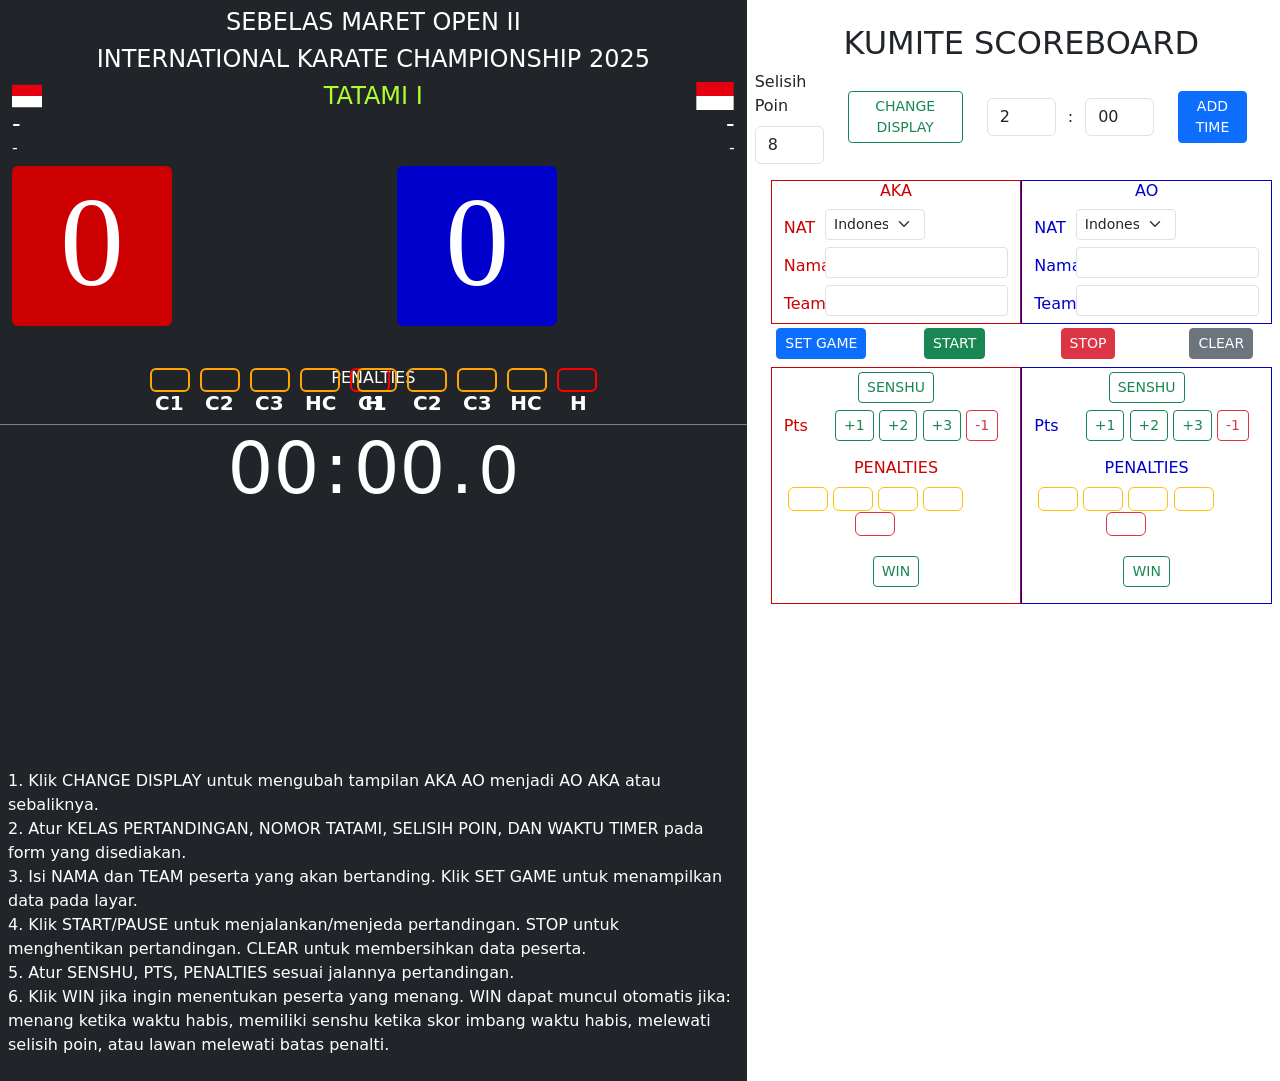
==== Kumite Scoreboard.html @ cc81b09d "initial commit" ====
<!DOCTYPE html>
<html lang="en">
<head>
    <meta charset="UTF-8">
    <meta name="viewport" content="width=device-width, initial-scale=1.0">
    <link rel="stylesheet" href="css/bootstrap.min.css">
    <link rel="stylesheet" href="css/style.css">
    <script src="js/bootstrap.bundle.min.js"></script>
    <title>Kumite Scoreboard</title>
</head>
<body>
    <div class="d-flex justify-content-start">
        <div class="col-7 bg-dark text-white">
            <!-- Judul Kejuaraan -->
            <div class="position-relative text-center">
                <h3 class="mt-2" style="font-size: 1.5em" id="title_output">SEBELAS MARET OPEN II</h3>
                <h4 class="my-2" style="font-size: 1.5em" id="subtitle_output">INTERNATIONAL KARATE CHAMPIONSHIP 2025</h4>
                
                <!-- Tatami -->
                <span id="tatami_output" style="color:greenyellow; position: absolute; bottom: -40px; left: 50%; transform: translateX(-50%); font-size: 1.5em;">TATAMI I</span>
            </div>
            
            <div class="row my-2">
                <!-- AKA -->
                <div class="col-6">
                    <div class="row mx-0">
                        <div class="aka-flag">
                            <img id="aka_flag_output" src="assets/flag/id.svg" width="30" height="28">
                        </div>
                        <h4 class="mb-0" id="aka_name_output">-</h4>
                        <h6 id="aka_team_output">-</h6>
                        <div class="d-flex my-0 align-items-center">
                            <!-- Kotak Score AKA -->
                            <div class="p-0 badge hi-bgred" style="width: 160px; height: 160px; margin-bottom: 10px;">
                                <h1 class="display-1" style="font-family: 'Arial Black'; font-size: 8rem;" id="score_aka"></h1>
                                <div class="col-12 text-center hi-bggreen" id="aka_senshu_output" style="display: none;font-size: 2rem;">SENSHU</div>
                            </div>
                            <!-- Tanda WIN AKA -->
                            <div class="p-1 flex-grow-1 hi-green text-center" id="aka_win_output" style="display: none;">
                                <h1 id="aka_blink">WIN</h1>
                            </div>
                        </div>
                    </div>
                </div>
                <!-- AO -->
                <div class="col-6 text-end">
                    <div class="row mx-0">
                        <div class="ao-flag">
                            <img id="ao_flag_output" src="assets/flag/id.svg" width="40" height="28">
                        </div>
                        <h4 class="me-3 mb-0" id="ao_name_output">-</h4>
                        <h6 class="me-3" id="ao_team_output">-</h6>
                        <div class="d-flex my-0 align-items-center">
                            <!-- Kotak Score AO -->
                            <div class="p-0 badge hi-bgblue" style="width: 160px; height: 160px; margin-bottom: 10px;">
                                <h1 class="display-1" style="font-family: 'Arial Black'; font-size: 8rem;" id="score_ao"></h1>
                                <div class="col-12 text-center hi-bggreen" id="ao_senshu_output" style="display: none;font-size: 2rem;">SENSHU</div>
                            </div>
                            <!-- Tanda WIN AO -->
                            <div class="p-1 flex-grow-1 hi-green text-center" id="ao_win_output" style="display: none;">
                                <h1 id="ao_blink">WIN</h1>
                            </div>
                        </div>
                    </div>
                </div>
            </div>
            
            <!-- PENALTI-->
            <div class="container text-center my-0">
                <div class="row" style="border-bottom: 1px solid grey;">
                    <!-- AKA -->
                    <div class="col-5 position-relative my-4" style="height: 1rem;"> <!-- Increased height to accommodate labels -->
                        <!-- Placeholders with fixed positions and visible borders -->
                        <span class="badge outline-warning" id="aka_pen1_placeholder" style="width: 40px; height: 24px; display: inline-block; position: absolute; left: 150px;"></span>
                        <span class="badge outline-warning" id="aka_pen2_placeholder" style="width: 40px; height: 24px; display: inline-block; position: absolute; left: 200px;"></span>
                        <span class="badge outline-warning" id="aka_pen3_placeholder" style="width: 40px; height: 24px; display: inline-block; position: absolute; left: 250px;"></span>
                        <span class="badge outline-warning" id="aka_pen4_placeholder" style="width: 40px; height: 24px; display: inline-block; position: absolute; left: 300px;"></span>
                        <span class="badge outline-danger" id="aka_pen5_placeholder" style="width: 40px; height: 24px; display: inline-block; position: absolute; left: 350px;"></span>
                    
                        <!-- Filled Pen Slots (Initially Hidden) in the same positions -->
                        <span class="badge hi-bgyellow pen-slot" style="display: none; width: 40px; height: 24px; position: absolute; left: 150px;" id="aka_pen1_output"></span>
                        <span class="badge hi-bgyellow pen-slot" style="display: none; width: 40px; height: 24px; position: absolute; left: 200px;" id="aka_pen2_output"></span>
                        <span class="badge hi-bgyellow pen-slot" style="display: none; width: 40px; height: 24px; position: absolute; left: 250px;" id="aka_pen3_output"></span>
                        <span class="badge hi-bgyellow pen-slot" style="display: none; width: 40px; height: 24px; position: absolute; left: 300px;" id="aka_pen4_output"></span>
                        <span class="badge hi-bgred pen-slot" style="display: none; width: 40px; height: 24px; position: absolute; left: 350px;" id="aka_pen5_output"></span>
                    
                        <!-- Labels under each pen -->
                        <span style="position: absolute; top: 20px; left: 155px; font-size: 20px; font-weight: bold;">C1</span>
                        <span style="position: absolute; top: 20px; left: 205px; font-size: 20px; font-weight: bold;">C2</span>
                        <span style="position: absolute; top: 20px; left: 255px; font-size: 20px; font-weight: bold;">C3</span>
                        <span style="position: absolute; top: 20px; left: 305px; font-size: 20px; font-weight: bold;">HC</span>
                        <span style="position: absolute; top: 20px; left: 365px; font-size: 20px; font-weight: bold;">H</span>
                        
                    </div>
                    <!-- Tulisan PENALTIES -->
                    <div class="col-2 my-4">
                            <h5 style="font-size: 1em; margin:0; padding:0;">PENALTIES</h5> <!-- No margin or padding -->
                    </div>
                    <!-- AO -->
                    <div class="col-5 position-relative my-4" style="height: 2rem;"> <!-- Increased height to accommodate labels -->
                        <!-- AO Placeholders with fixed positions and visible borders -->
                        <span class="badge outline-warning" id="ao_pen1_placeholder" style="width: 40px; height: 24px; display: inline-block; position: absolute; right: 350px;"></span>
                        <span class="badge outline-warning" id="ao_pen2_placeholder" style="width: 40px; height: 24px; display: inline-block; position: absolute; right: 300px;"></span>
                        <span class="badge outline-warning" id="ao_pen3_placeholder" style="width: 40px; height: 24px; display: inline-block; position: absolute; right: 250px;"></span>
                        <span class="badge outline-warning" id="ao_pen4_placeholder" style="width: 40px; height: 24px; display: inline-block; position: absolute; right: 200px;"></span>
                        <span class="badge outline-danger" id="ao_pen5_placeholder" style="width: 40px; height: 24px; display: inline-block; position: absolute; right: 150px;"></span>
                    
                        <!-- AO Filled Pen Slots aligned to the right, with pen1 on the far right -->
                        <span class="badge hi-bgyellow pen-slot" style="display: none; width: 40px; height: 24px; position: absolute; right: 350px;" id="ao_pen1_output"></span>
                        <span class="badge hi-bgyellow pen-slot" style="display: none; width: 40px; height: 24px; position: absolute; right: 300px;" id="ao_pen2_output"></span>
                        <span class="badge hi-bgyellow pen-slot" style="display: none; width: 40px; height: 24px; position: absolute; right: 250px;" id="ao_pen3_output"></span>
                        <span class="badge hi-bgyellow pen-slot" style="display: none; width: 40px; height: 24px; position: absolute; right: 200px;" id="ao_pen4_output"></span>
                        <span class="badge hi-bgred pen-slot" style="display: none; width: 40px; height: 24px; position: absolute; right: 150px;" id="ao_pen5_output"></span>
                    
                        <!-- Labels under each AO pen -->
                        <span style="position: absolute; top: 20px; right: 160px; font-size: 20px; font-weight: bold;">H</span>
                        <span style="position: absolute; top: 20px; right: 205px; font-size: 20px; font-weight: bold;">HC</span>
                        <span style="position: absolute; top: 20px; right: 255px; font-size: 20px; font-weight: bold;">C3</span>
                        <span style="position: absolute; top: 20px; right: 305px; font-size: 20px; font-weight: bold;">C2</span>
                        <span style="position: absolute; top: 20px; right: 360px; font-size: 20px; font-weight: bold;">C1</span>
                    </div>                    
                </div>
            </div>
            <div class="container text-center row my-0" style="margin: 0; padding: 0;">
                <div class="row align-items-center" style="margin: 0; padding: 0;"> 
                    <div class="text-center" style="margin: 0; padding: 0;"> 
                        <h1 id="outputMinute" style="display: inline; font-size: 4.5em;">00</h1>
                        <h1 style="display: inline; font-size: 4.5em;">:</h1>
                        <h1 id="outputSecond" style="display: inline; font-size: 4.5em;">00</h1>
                        <h1 style="display: inline; font-size: 4.5em;">.</h1>
                        <h3 id="outputMilisecond" style="display: inline; font-size: 4em;">0</h3>
                    </div>
                </div>
            </div>
              <div style="height: 250px;"></div>
        </div>
        <div class="col-5 mx-2 my-4">
            <h2 class="text-center">KUMITE SCOREBOARD</h2>
            <div class="mb-3 row align-items-center">
                <div class="col-sm-2">
                    <label for="dev_point" class="form-label">Selisih Poin</label> 
                    <input id="dev_point" min="0" type="number" value="8" placeholder="Masukkan Selisih Poin" data-bs-toggle="tooltip" data-bs-placement="top" data-bs-title="SELISIH POIN" class="form-control" onchange="js_dev_point()">
                </div>                
                <div class="col-sm-3">
                    <a href="Kumite Scoreboard - Reverse Display.html"><button type="button" class="btn btn-outline-success btn-sm" data-bs-toggle="tooltip" data-bs-placement="top" data-bs-title="Normal Display">CHANGE DISPLAY</button></a>
                </div>
                <div class="col-sm-2">
                    <input id="inputMinute" min="0" type="number" value="2" placeholder="MENIT" data-bs-toggle="tooltip" data-bs-placement="top" data-bs-title="MENIT TIMER" class="form-control">
                </div> :
                <div class="col-sm-2">
                    <input id="inputSecond" min="0" type="number" max="60" value="00" placeholder="DETIK" data-bs-toggle="tooltip" data-bs-placement="top" data-bs-title="DETIK TIMER" class="form-control">
                </div>
                <!-- Add Time Button -->
                <div class="col-sm-2">
                    <button type="button" class="btn btn-primary btn-sm" id="add_time_button" data-bs-toggle="tooltip" data-bs-placement="top" data-bs-title="Add Extra Time">ADD TIME</button>
                </div>
            </div>
            <div class="container text-center mt-2">
                <div class="row mx-1">
                    <!-- Input Team AKA -->
                    <div class="col-6 hi-outred">
                        <div class="row align-items-center">
                            <div class="col justify-content-center">
                                <H6>AKA</H6>
                            </div>
                        </div>
                        <div class="row form-inline">
                            <label for="nationality" class="col-sm-2 col-form-label">NAT</label>
                            <div class="col-sm-6">
                                <select id="aka_nat_input" class="form-select form-select-sm" aria-label="Select Nationality">
                                    <option selected value="INA" data-flag="assets/flag/id.svg">Indonesia</option>
                                    <option value="BRU" data-flag="assets/flag/bn.svg">Brunei Darussalam</option>
                                    <option value="MAS" data-flag="assets/flag/my.svg">Malaysia</option>
                                    <option value="SDN" data-flag="assets/flag/sd.svg">Sudan</option>
                                    <option value="MYA" data-flag="assets/flag/mm.svg">Myanmar</option>
                                    <option value="MAR" data-flag="assets/flag/ma.svg">Morocco</option>
                                    <option value="TAN" data-flag="assets/flag/tz.svg">Tanzania</option>
                                </select>
                            </div>
                        </div>
                        <div class="row">
                            <label for="aka_name" class="col-sm-2 col-form-label">Nama</label>
                            <div class="col-sm-10">
                                <input type="text" value="" class="form-control form-control-sm" id="aka_name_input" onchange="js_aka_name()">
                            </div>
                        </div>
                        <div class="row">
                            <label for="aka_team" class="col-sm-2 col-form-label">Team</label>
                            <div class="col-sm-10">
                                <input type="text" value="" class="form-control form-control-sm" id="aka_team_input" onchange="js_aka_team()">
                            </div>
                        </div>
                    </div>
                    <!-- Input Team AO -->
                    <div class="col-6 hi-outblue">
                        <div class="row align-items-center">
                            <div class="col justify-content-center">
                                <h6>AO</h6>
                            </div>
                        </div>
                        <div class="row form-inline">
                            <label for="nationality" class="col-sm-2 col-form-label">NAT</label>
                            <div class="col-sm-6">
                                <select id="ao_nat_input" class="form-select form-select-sm" aria-label="Select Nationality">
                                    <option selected value="INA" data-flag="assets/flag/id.svg">Indonesia</option>
                                    <option value="BRU" data-flag="assets/flag/bn.svg">Brunei Darussalam</option>
                                    <option value="MAS" data-flag="assets/flag/my.svg">Malaysia</option>
                                    <option value="SDN" data-flag="assets/flag/sd.svg">Sudan</option>
                                    <option value="MYA" data-flag="assets/flag/mm.svg">Myanmar</option>
                                    <option value="MAR" data-flag="assets/flag/ma.svg">Morocco</option>
                                    <option value="TAN" data-flag="assets/flag/tz.svg">Tanzania</option>
                                </select>
                            </div>
                        </div>
                        <div class="row">
                            <label for="ao_name" class="col-sm-2 col-form-label">Nama</label>
                            <div class="col-sm-10">
                                <input type="text" value="" class="form-control form-control-sm" id="ao_name_input" onchange="js_ao_name()">
                            </div>
                        </div>
                        <div class="row">
                            <label for="ao_team" class="col-sm-2 col-form-label">Team</label>
                            <div class="col-sm-10">
                                <input type="text" value="" class="form-control form-control-sm" id="ao_team_input" onchange="js_ao_team()">
                            </div>
                        </div>
                    </div>
                </div>
            </div>
            <div class="container text-center">
                <div class="row mt-1 align-items-center">
                    <div class="col">
                        <button type="button" class="btn btn-primary btn-sm" onclick="round_set()" style="display: inline-block;">SET GAME</button>
                    </div>
                    <div class="col">
                        <button type="button" class="btn btn-success btn-sm" onclick="StartClock()" id="startTime" style="display: inline-block;">START</button>
                        <button type="button" class="btn btn-warning btn-sm" onclick="PauseClock()" id="pauseTime" style="display: none;">PAUSE</button>
                    </div>
                    <div class="col">
                        <button type="button" class="btn btn-danger btn-sm" onclick="StopClock()" id="stopTime" style="display: inline-block;">STOP</button>
                    </div>
                    <div class="col">
                        <button type="button" class="btn btn-secondary btn-sm" onclick="clear_set()" id="clear_set" style="display: inline-block;">CLEAR</button>
                    </div>
                </div>
            </div>
            <div class="container text-center mt-2">
                <div class="row mx-1">
                    <!-- Input Poin, Penalti, Senshu, dan WIN AKA -->
                    <div class="col-6 hi-outred">
                        <div class="row align-items-center mt-1">
                            <div class="col justify-content-center">
                                <button type="button" class="btn btn-outline-success btn-sm" id="aka_senshu_on" style="display: inline-block;" onclick="aka_senshu_on()">SENSHU</button>
                                <button type="button" class="btn btn-success btn-sm" id="aka_senshu_off" style="display: none;" onclick="aka_senshu_off()">SENSHU</button>
                            </div>
                        </div>
                        <div class="my-1 row align-items-center">
                            <label for="pts" class="col-sm-2 col-form-label">Pts</label>
                            <div class="col-sm-10 text-center">
                                <button type="button" class="btn btn-outline-success btn-sm" onclick="aka_juko()">+1</button>
                                <button type="button" class="btn btn-outline-success btn-sm" onclick="aka_wazzari()">+2</button>
                                <button type="button" class="btn btn-outline-success btn-sm" onclick="aka_ippon()">+3</button>
                                <button type="button" class="btn btn-outline-danger btn-sm" onclick="aka_minus()">-1</button>
                            </div>
                        </div>
                        <div class="my-1 row">
                            <label for="penalties" class="col-sm-12 col-form-label">PENALTIES</label>
                            <div class="col-sm-10 mb-3">
                                <button type="button" class="btn btn-outline-warning" id="aka_pen1_on" style="width: 40px; height: 24px; display: inline-block;" onclick="aka_pen1_on()"></button>
                                <button type="button" class="btn btn-warning" id="aka_pen1_off" style="width: 40px; height: 24px; display: none;" onclick="aka_pen1_off()"></button>
                                <button type="button" class="btn btn-outline-warning" id="aka_pen2_on" style="width: 40px; height: 24px; display: inline-block;" onclick="aka_pen2_on()"></button>
                                <button type="button" class="btn btn-warning" id="aka_pen2_off" style="width: 40px; height: 24px; display: none;" onclick="aka_pen2_off()"></button>
                                <button type="button" class="btn btn-outline-warning" id="aka_pen3_on" style="width: 40px; height: 24px; display: inline-block;" onclick="aka_pen3_on()"></button>
                                <button type="button" class="btn btn-warning" id="aka_pen3_off" style="width: 40px; height: 24px; display: none;" onclick="aka_pen3_off()"></button>
                                <button type="button" class="btn btn-outline-warning" id="aka_pen4_on" style="width: 40px; height: 24px; display: inline-block;" onclick="aka_pen4_on()"></button>
                                <button type="button" class="btn btn-warning" id="aka_pen4_off" style="width: 40px; height: 24px; display: none;" onclick="aka_pen4_off()"></button>
                                <button type="button" class="btn btn-outline-danger" id="aka_pen5_on" style="width: 40px; height: 24px; display: inline-block;" onclick="aka_pen5_on()"></button>
                                <button type="button" class="btn btn-danger" id="aka_pen5_off" style="width: 40px; height: 24px; display: none;" onclick="aka_pen5_off()"></button>
                            </div>
                        </div>
                        <div class="mb-3 row">
                            <div class="col-12">
                                <button type="button" class="btn btn-outline-success btn-sm" id="aka_win_on" style="display: inline-block;" onclick="aka_win_on()">WIN</button>
                                <button type="button" class="btn btn-success btn-sm" id="aka_win_off" style="display: none;" onclick="aka_win_off()">WIN</button>
                            </div>
                        </div>
                    </div>
                    <!-- Input Poin, Penalti, Senshu, dan WIN AO -->
                    <div class="col-6 hi-outblue">
                        <div class="row align-items-center mt-1">
                            <div class="col justify-content-center">
                                <button type="button" class="btn btn-outline-success btn-sm" id="ao_senshu_on" style="display: inline-block;" onclick="ao_senshu_on()">SENSHU</button>
                                <button type="button" class="btn btn-success btn-sm" id="ao_senshu_off" style="display: none;" onclick="ao_senshu_off()">SENSHU</button>
                            </div>
                        </div>
                        <div class="my-1 row align-items-center">
                            <label for="pts" class="col-sm-2 col-form-label">Pts</label>
                            <div class="col-sm-10 text-center">
                                <button type="button" class="btn btn-outline-success btn-sm" onclick="ao_juko()">+1</button>
                                <button type="button" class="btn btn-outline-success btn-sm" onclick="ao_wazzari()">+2</button>
                                <button type="button" class="btn btn-outline-success btn-sm" onclick="ao_ippon()">+3</button>
                                <button type="button" class="btn btn-outline-danger btn-sm" onclick="ao_minus()">-1</button>
                            </div>
                        </div>
                        <div class="my-1 row align-items-center">
                            <label for="penalties" class="col-sm-12 col-form-label">PENALTIES</label>
                            <div class="col-sm-10 mb-3">
                                <button type="button" class="btn btn-outline-warning" id="ao_pen1_on" style="width: 40px; height: 24px; display: inline-block;" onclick="ao_pen1_on()"></button>
                                <button type="button" class="btn btn-warning" id="ao_pen1_off" style="width: 40px; height: 24px; display: none;" onclick="ao_pen1_off()"></button>
                                <button type="button" class="btn btn-outline-warning" id="ao_pen2_on" style="width: 40px; height: 24px; display: inline-block;" onclick="ao_pen2_on()"></button>
                                <button type="button" class="btn btn-warning" id="ao_pen2_off" style="width: 40px; height: 24px; display: none;" onclick="ao_pen2_off()"></button>
                                <button type="button" class="btn btn-outline-warning" id="ao_pen3_on" style="width: 40px; height: 24px; display: inline-block;" onclick="ao_pen3_on()"></button>
                                <button type="button" class="btn btn-warning" id="ao_pen3_off" style="width: 40px; height: 24px; display: none;" onclick="ao_pen3_off()"></button>
                                <button type="button" class="btn btn-outline-warning" id="ao_pen4_on" style="width: 40px; height: 24px; display: inline-block;" onclick="ao_pen4_on()"></button>
                                <button type="button" class="btn btn-warning" id="ao_pen4_off" style="width: 40px; height: 24px; display: none;" onclick="ao_pen4_off()"></button>
                                <button type="button" class="btn btn-outline-danger" id="ao_pen5_on" style="width: 40px; height: 24px; display: inline-block;" onclick="ao_pen5_on()"></button>
                                <button type="button" class="btn btn-danger" id="ao_pen5_off" style="width: 40px; height: 24px; display: none;" onclick="ao_pen5_off()"></button>
                            </div>
                        </div>
                        <div class="mb-3 row">
                            <div class="col-12">
                                <button type="button" class="btn btn-outline-success btn-sm" id="ao_win_on" style="display: inline-block;" onclick="ao_win_on()">WIN</button>
                                <button type="button" class="btn btn-success btn-sm" id="ao_win_off" style="display: none;" onclick="ao_win_off()">WIN</button>
                            </div>
                        </div>
                    </div>

                </div>
            </div>
        </div>
    </div>
    <div class="d-flex justify-content-start">
        <div class="col-7 bg-dark text-white p-2">
            <p>
                1. Klik CHANGE DISPLAY untuk mengubah tampilan AKA AO menjadi AO AKA atau sebaliknya. <br>
                2. Atur KELAS PERTANDINGAN, NOMOR TATAMI, SELISIH POIN, DAN WAKTU TIMER pada form yang disediakan.<br>
                3. Isi NAMA dan TEAM peserta yang akan bertanding. Klik SET GAME untuk menampilkan data pada layar.<br>
                4. Klik START/PAUSE untuk menjalankan/menjeda pertandingan. STOP untuk menghentikan pertandingan. CLEAR untuk membersihkan data peserta. <br>
                5. Atur SENSHU, PTS, PENALTIES sesuai jalannya pertandingan. <br>
                6. Klik WIN jika ingin menentukan peserta yang menang. WIN dapat muncul otomatis jika: menang ketika waktu habis, memiliki senshu ketika skor imbang waktu habis, melewati selisih poin, atau lawan melewati batas penalti.
            </p>
        </div>
    </div>
    <script src="js/kumite-script.js"></script>
</body>
</html>
---- css/style.css ----
.text-white {
    color: #e9ecef;
}
.hi-black {
    color: #1c2125;
}
.hi-bgblack {
    background-color: #1c2125;
}
.hi-red {
    color: #cc0000;
}
.hi-bgred {
    background-color: #cc0000;
}
.hi-outred {
    border: 1px solid #cc0000;
    background-color: transparent;
    color: #cc0000;
}
.hi-yellow {
    color: #faff00;
}
.hi-outyellow {
    border: 1px solid #faff00;
    background-color: transparent;
    color: #faff00;
}
.hi-bgyellow {
    background-color: #faff00;
}
.hi-grey {
    color: #b2b7bb;
}
.hi-green {
    color: #45f98d;
}
.hi-bggreen {
    background-color: #45f98d;
}
.hi-blue {
    color: #0000cc;
}
.hi-outblue {
    border: 1px solid #0000cc;
    background-color: transparent;
    color: #0000cc;
}
.hi-bgblue {
    background-color: #0000cc;
}

tr {
    background-color: #1c2125;
}
th {
    background-color: #1c2125;
}

.outline-warning {
    border: 2px solid orange;
}

.outline-danger {
    border: 2px solid red;
}

.hi-bgyellow, .hi-bgred {
    /* When the actual pen slot is visible, it will replace the placeholder */
    border: none;
}

.title-wrap { 
    position: relative; 
    z-index: 100; 
}

.time-danger { 
    color: red !important; 
}
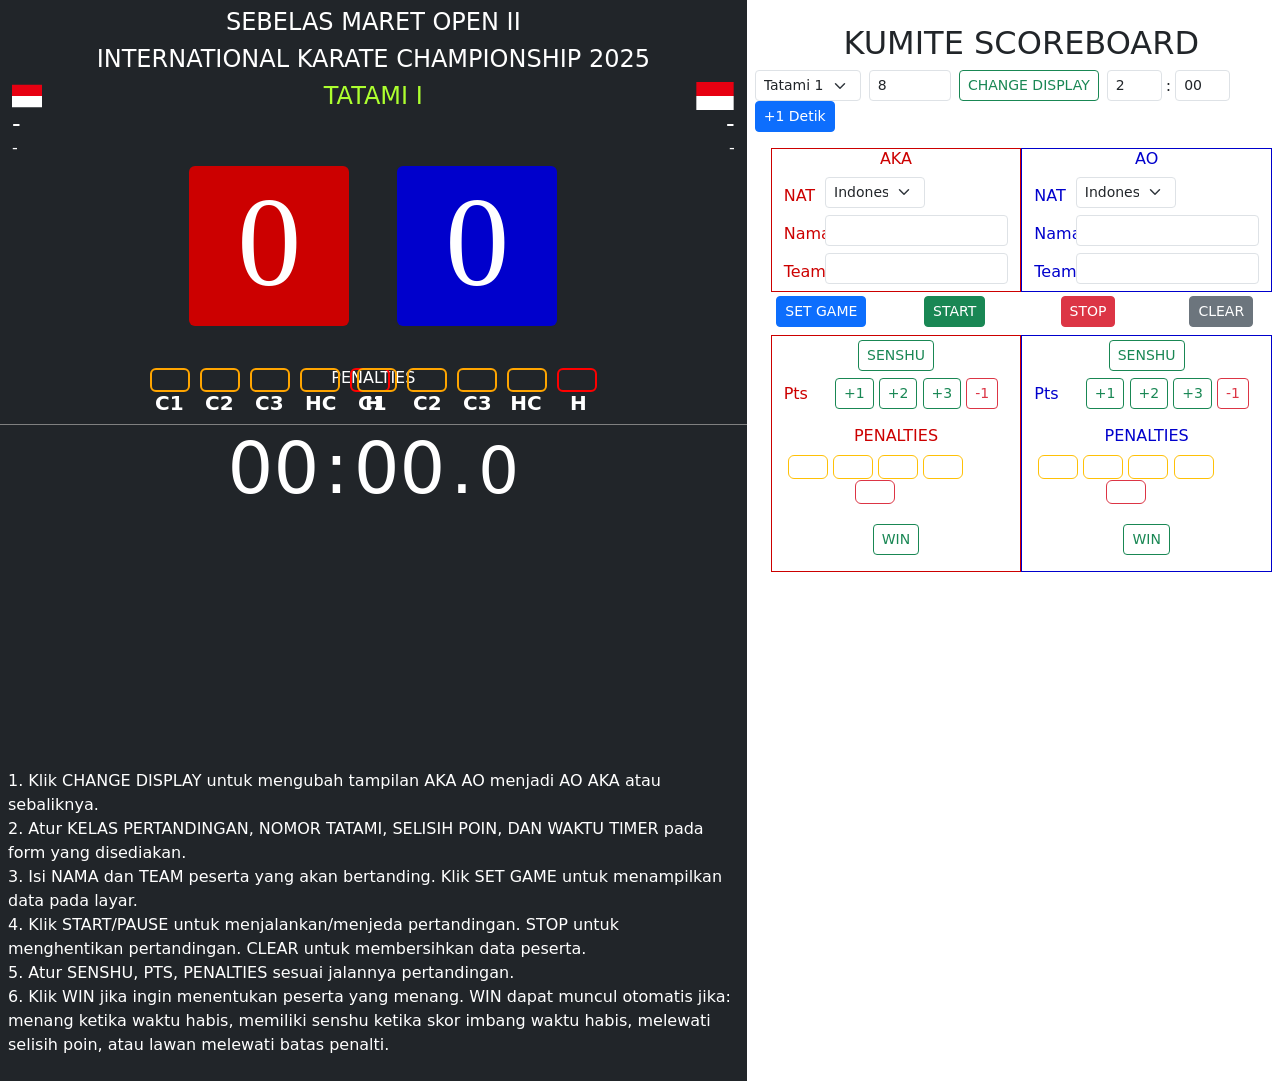
==== commit a621660f: "Menambah pilihan nomor tatami dan memperbaiki tampilan" ====
--- a/Kumite Scoreboard.html
+++ b/Kumite Scoreboard.html
@@ -15,7 +15,6 @@
             <div class="position-relative text-center">
                 <h3 class="mt-2" style="font-size: 1.5em" id="title_output">SEBELAS MARET OPEN II</h3>
                 <h4 class="my-2" style="font-size: 1.5em" id="subtitle_output">INTERNATIONAL KARATE CHAMPIONSHIP 2025</h4>
-                
                 <!-- Tatami -->
                 <span id="tatami_output" style="color:greenyellow; position: absolute; bottom: -40px; left: 50%; transform: translateX(-50%); font-size: 1.5em;">TATAMI I</span>
             </div>
@@ -30,14 +29,16 @@
                         <h4 class="mb-0" id="aka_name_output">-</h4>
                         <h6 id="aka_team_output">-</h6>
                         <div class="d-flex my-0 align-items-center">
+                            <!-- Tanda WIN AKA -->
+                            <div class="p-1 flex-grow-1 hi-green text-center">
+                                <div id="aka_win_output" style="display: none;">
+                                    <h1 id="aka_blink">WIN</h1>
+                                </div>
+                            </div>
                             <!-- Kotak Score AKA -->
                             <div class="p-0 badge hi-bgred" style="width: 160px; height: 160px; margin-bottom: 10px;">
                                 <h1 class="display-1" style="font-family: 'Arial Black'; font-size: 8rem;" id="score_aka"></h1>
                                 <div class="col-12 text-center hi-bggreen" id="aka_senshu_output" style="display: none;font-size: 2rem;">SENSHU</div>
-                            </div>
-                            <!-- Tanda WIN AKA -->
-                            <div class="p-1 flex-grow-1 hi-green text-center" id="aka_win_output" style="display: none;">
-                                <h1 id="aka_blink">WIN</h1>
                             </div>
                         </div>
                     </div>
@@ -70,27 +71,26 @@
                 <div class="row" style="border-bottom: 1px solid grey;">
                     <!-- AKA -->
                     <div class="col-5 position-relative my-4" style="height: 1rem;"> <!-- Increased height to accommodate labels -->
-                        <!-- Placeholders with fixed positions and visible borders -->
+                        <!-- Kotak Penalti AKA -->
                         <span class="badge outline-warning" id="aka_pen1_placeholder" style="width: 40px; height: 24px; display: inline-block; position: absolute; left: 150px;"></span>
                         <span class="badge outline-warning" id="aka_pen2_placeholder" style="width: 40px; height: 24px; display: inline-block; position: absolute; left: 200px;"></span>
                         <span class="badge outline-warning" id="aka_pen3_placeholder" style="width: 40px; height: 24px; display: inline-block; position: absolute; left: 250px;"></span>
                         <span class="badge outline-warning" id="aka_pen4_placeholder" style="width: 40px; height: 24px; display: inline-block; position: absolute; left: 300px;"></span>
                         <span class="badge outline-danger" id="aka_pen5_placeholder" style="width: 40px; height: 24px; display: inline-block; position: absolute; left: 350px;"></span>
                     
-                        <!-- Filled Pen Slots (Initially Hidden) in the same positions -->
+                        <!-- Isi Kotak Penalti AKA -->
                         <span class="badge hi-bgyellow pen-slot" style="display: none; width: 40px; height: 24px; position: absolute; left: 150px;" id="aka_pen1_output"></span>
                         <span class="badge hi-bgyellow pen-slot" style="display: none; width: 40px; height: 24px; position: absolute; left: 200px;" id="aka_pen2_output"></span>
                         <span class="badge hi-bgyellow pen-slot" style="display: none; width: 40px; height: 24px; position: absolute; left: 250px;" id="aka_pen3_output"></span>
                         <span class="badge hi-bgyellow pen-slot" style="display: none; width: 40px; height: 24px; position: absolute; left: 300px;" id="aka_pen4_output"></span>
                         <span class="badge hi-bgred pen-slot" style="display: none; width: 40px; height: 24px; position: absolute; left: 350px;" id="aka_pen5_output"></span>
                     
-                        <!-- Labels under each pen -->
+                        <!-- Label Kotak Penalti AKA -->
                         <span style="position: absolute; top: 20px; left: 155px; font-size: 20px; font-weight: bold;">C1</span>
                         <span style="position: absolute; top: 20px; left: 205px; font-size: 20px; font-weight: bold;">C2</span>
                         <span style="position: absolute; top: 20px; left: 255px; font-size: 20px; font-weight: bold;">C3</span>
                         <span style="position: absolute; top: 20px; left: 305px; font-size: 20px; font-weight: bold;">HC</span>
-                        <span style="position: absolute; top: 20px; left: 365px; font-size: 20px; font-weight: bold;">H</span>
-                        
+                        <span style="position: absolute; top: 20px; left: 365px; font-size: 20px; font-weight: bold;">H</span> 
                     </div>
                     <!-- Tulisan PENALTIES -->
                     <div class="col-2 my-4">
@@ -98,21 +98,21 @@
                     </div>
                     <!-- AO -->
                     <div class="col-5 position-relative my-4" style="height: 2rem;"> <!-- Increased height to accommodate labels -->
-                        <!-- AO Placeholders with fixed positions and visible borders -->
+                        <!-- Kotak Penalti AO -->
                         <span class="badge outline-warning" id="ao_pen1_placeholder" style="width: 40px; height: 24px; display: inline-block; position: absolute; right: 350px;"></span>
                         <span class="badge outline-warning" id="ao_pen2_placeholder" style="width: 40px; height: 24px; display: inline-block; position: absolute; right: 300px;"></span>
                         <span class="badge outline-warning" id="ao_pen3_placeholder" style="width: 40px; height: 24px; display: inline-block; position: absolute; right: 250px;"></span>
                         <span class="badge outline-warning" id="ao_pen4_placeholder" style="width: 40px; height: 24px; display: inline-block; position: absolute; right: 200px;"></span>
                         <span class="badge outline-danger" id="ao_pen5_placeholder" style="width: 40px; height: 24px; display: inline-block; position: absolute; right: 150px;"></span>
                     
-                        <!-- AO Filled Pen Slots aligned to the right, with pen1 on the far right -->
+                        <!-- Isi Kotak Penalti AO -->
                         <span class="badge hi-bgyellow pen-slot" style="display: none; width: 40px; height: 24px; position: absolute; right: 350px;" id="ao_pen1_output"></span>
                         <span class="badge hi-bgyellow pen-slot" style="display: none; width: 40px; height: 24px; position: absolute; right: 300px;" id="ao_pen2_output"></span>
                         <span class="badge hi-bgyellow pen-slot" style="display: none; width: 40px; height: 24px; position: absolute; right: 250px;" id="ao_pen3_output"></span>
                         <span class="badge hi-bgyellow pen-slot" style="display: none; width: 40px; height: 24px; position: absolute; right: 200px;" id="ao_pen4_output"></span>
                         <span class="badge hi-bgred pen-slot" style="display: none; width: 40px; height: 24px; position: absolute; right: 150px;" id="ao_pen5_output"></span>
                     
-                        <!-- Labels under each AO pen -->
+                        <!-- Label Kotak Penalti AO -->
                         <span style="position: absolute; top: 20px; right: 160px; font-size: 20px; font-weight: bold;">H</span>
                         <span style="position: absolute; top: 20px; right: 205px; font-size: 20px; font-weight: bold;">HC</span>
                         <span style="position: absolute; top: 20px; right: 255px; font-size: 20px; font-weight: bold;">C3</span>
@@ -136,23 +136,41 @@
         </div>
         <div class="col-5 mx-2 my-4">
             <h2 class="text-center">KUMITE SCOREBOARD</h2>
-            <div class="mb-3 row align-items-center">
+            <div class="mb-3 row gx-2 align-items-center">
+                <!-- Tatami -->
+                <div class="col-auto">
+                    <select id="tatami_input" class="form-select form-select-sm" data-bs-toggle="tooltip" data-bs-placement="top" data-bs-title="Nomor Tatami" onchange="js_tatami()">
+                        <option value="1">Tatami 1</option>
+                        <option value="2">Tatami 2</option>
+                        <option value="3">Tatami 3</option>
+                        <option value="4">Tatami 4</option>
+                        <option value="5">Tatami 5</option>
+                        <option value="6">Tatami 6</option>
+                        <option value="7">Tatami 7</option>
+                        <option value="8">Tatami 8</option>
+                    </select>
+                </div>
+                <!-- Selisih poin -->
                 <div class="col-sm-2">
-                    <label for="dev_point" class="form-label">Selisih Poin</label> 
-                    <input id="dev_point" min="0" type="number" value="8" placeholder="Masukkan Selisih Poin" data-bs-toggle="tooltip" data-bs-placement="top" data-bs-title="SELISIH POIN" class="form-control" onchange="js_dev_point()">
-                </div>                
-                <div class="col-sm-3">
-                    <a href="Kumite Scoreboard - Reverse Display.html"><button type="button" class="btn btn-outline-success btn-sm" data-bs-toggle="tooltip" data-bs-placement="top" data-bs-title="Normal Display">CHANGE DISPLAY</button></a>
-                </div>
-                <div class="col-sm-2">
-                    <input id="inputMinute" min="0" type="number" value="2" placeholder="MENIT" data-bs-toggle="tooltip" data-bs-placement="top" data-bs-title="MENIT TIMER" class="form-control">
-                </div> :
-                <div class="col-sm-2">
-                    <input id="inputSecond" min="0" type="number" max="60" value="00" placeholder="DETIK" data-bs-toggle="tooltip" data-bs-placement="top" data-bs-title="DETIK TIMER" class="form-control">
-                </div>
-                <!-- Add Time Button -->
-                <div class="col-sm-2">
-                    <button type="button" class="btn btn-primary btn-sm" id="add_time_button" data-bs-toggle="tooltip" data-bs-placement="top" data-bs-title="Add Extra Time">ADD TIME</button>
+                    <input id="dev_point" min="0" type="number" value="8" class="form-control form-control-sm" data-bs-title="SELISIH POIN" onchange="js_dev_point()">
+                </div>
+                <!-- Change display -->
+                <div class="col-auto">
+                    <a href="Kumite Scoreboard - Reverse Display.html">
+                        <button type="button" class="btn btn-outline-success btn-sm" data-bs-toggle="tooltip" data-bs-placement="top" data-bs-title="Reverse Display">CHANGE DISPLAY</button>
+                    </a>
+                </div>
+                <!-- Waktu -->
+                <div class="col-auto">
+                    <div class="d-flex align-items-center gap-1">
+                        <input id="inputMinute" type="number" class="form-control form-control-sm" data-bs-toggle="tooltip" data-bs-placement="top" data-bs-title="Menit" style="width:55px;" value="2">
+                        <span>:</span>
+                        <input id="inputSecond" type="number" class="form-control form-control-sm" data-bs-toggle="tooltip" data-bs-placement="top" data-bs-title="Detik" style="width:55px;" value="00">
+                    </div>
+                </div>
+                <!-- Add time -->
+                <div class="col-auto">
+                    <button type="button" class="btn btn-primary btn-sm" id="add_time_button" data-bs-toggle="tooltip" data-bs-placement="top" data-bs-title="Add Extra Time">+1 Detik</button>
                 </div>
             </div>
             <div class="container text-center mt-2">
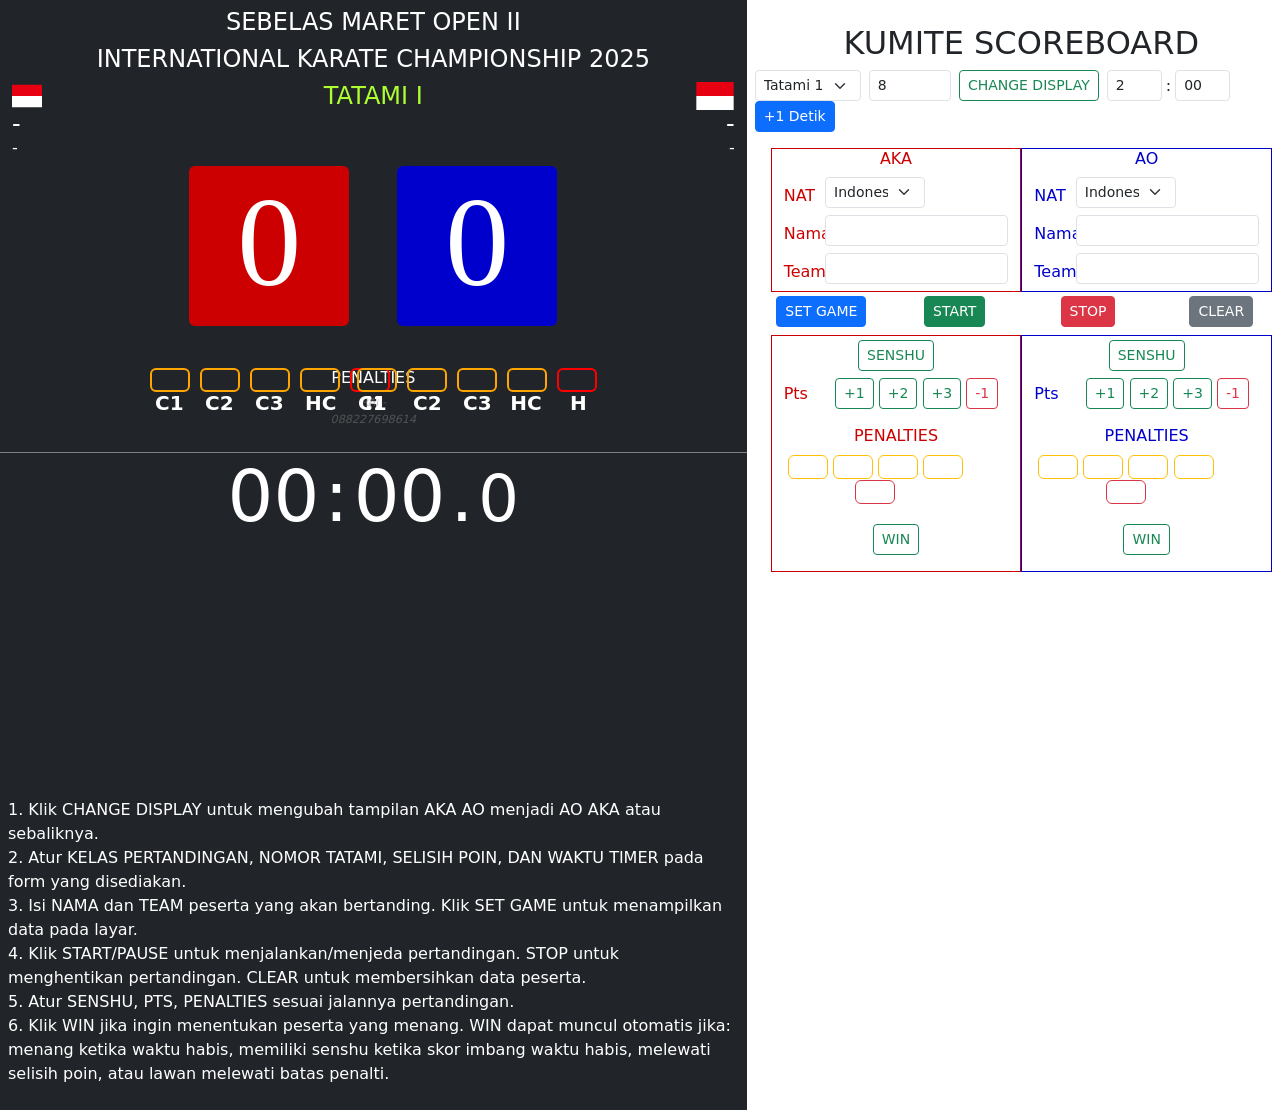
==== commit eefe27ed: "Add Watermark" ====
--- a/Kumite Scoreboard.html
+++ b/Kumite Scoreboard.html
@@ -94,7 +94,12 @@
                     </div>
                     <!-- Tulisan PENALTIES -->
                     <div class="col-2 my-4">
-                            <h5 style="font-size: 1em; margin:0; padding:0;">PENALTIES</h5> <!-- No margin or padding -->
+                            <h5 style="font-size: 1em; margin:0; padding:0;">PENALTIES</h5> 
+
+                            <!-- WATERMARK -->
+                            <span style="display: block; margin-top: 8px; font-size: 0.7em; color: gray; opacity: 0.5; font-style: italic;">
+                                RAI - 088227698614
+                            </span>
                     </div>
                     <!-- AO -->
                     <div class="col-5 position-relative my-4" style="height: 2rem;"> <!-- Increased height to accommodate labels -->
--- a/css/style.css
+++ b/css/style.css
@@ -78,3 +78,7 @@
 .time-danger { 
     color: red !important; 
 }
+
+.tatami_output{
+    color:greenyellow
+}
